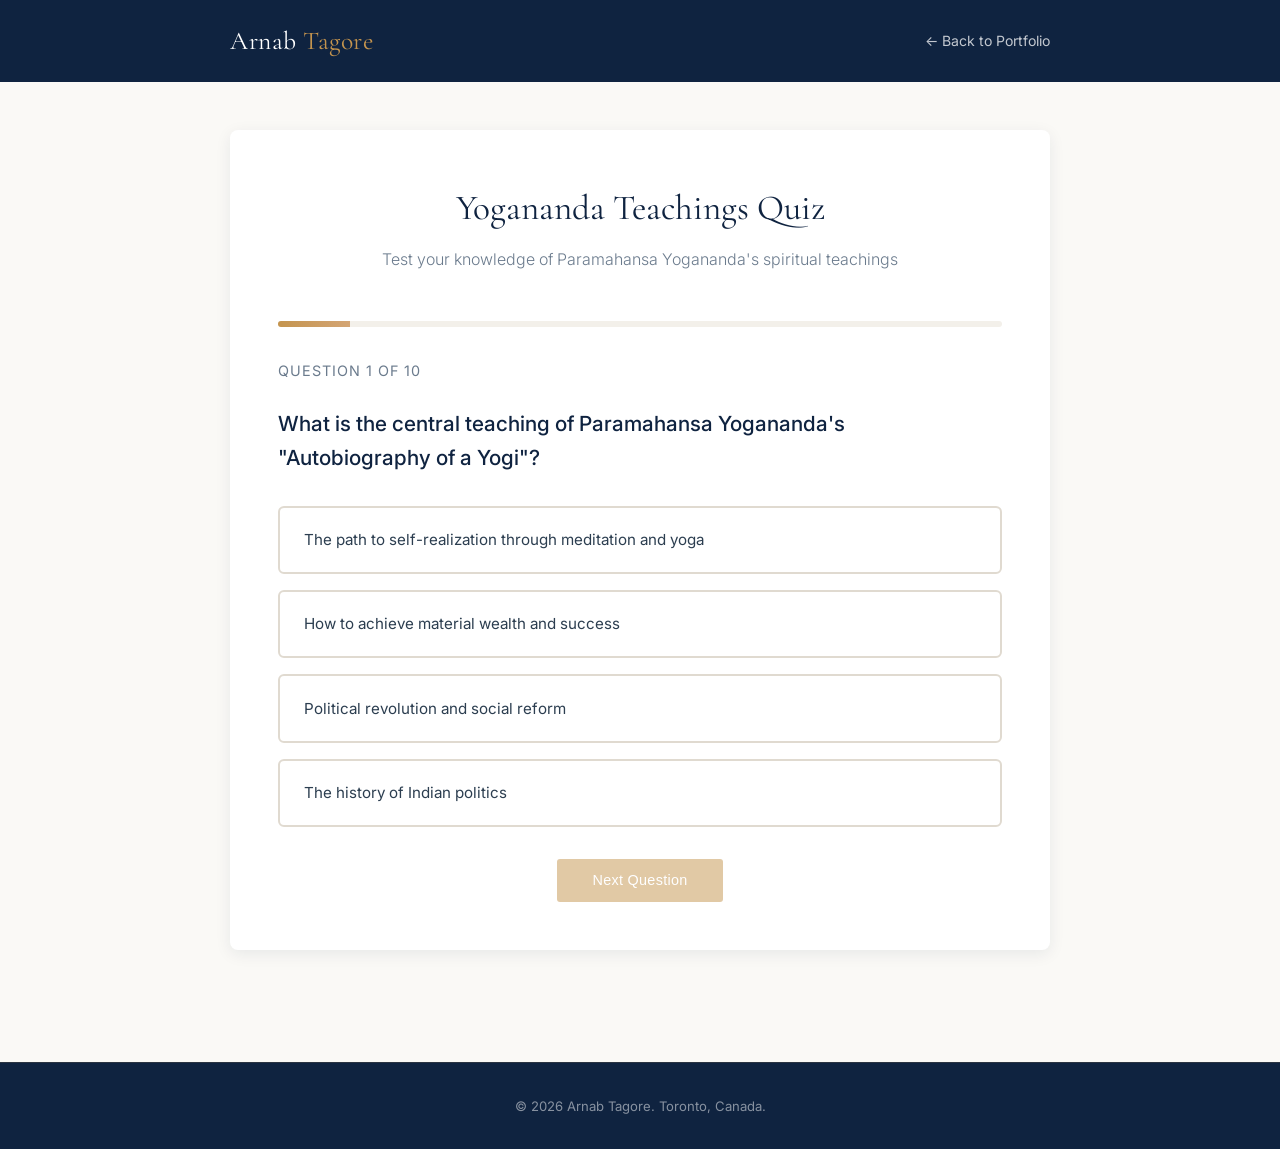
==== yogananda-quiz.html @ 40565350 "Create Yogananda teachings quiz game - Interactive 10-question quiz on Paramahansa Yogananda's teach" ====
<!DOCTYPE html>
<html lang="en">

<head>
    <meta charset="UTF-8">
    <meta name="viewport" content="width=device-width, initial-scale=1.0">
    <title>Yogananda Teachings Quiz</title>
    <link rel="preconnect" href="https://fonts.googleapis.com">
    <link
        href="https://fonts.googleapis.com/css2?family=Cormorant+Garamond:wght@300;400;500;600&family=Inter:wght@300;400;500;600&display=swap"
        rel="stylesheet">
    <style>
        * {
            margin: 0;
            padding: 0;
            box-sizing: border-box;
        }

        :root {
            --navy: #0F2340;
            --navy-mid: #1B3A6B;
            --gold: #C4944E;
            --gold-light: #D4A574;
            --sky: #7DB3D1;
            --text: #2C3E50;
            --text-muted: #6B7B8D;
            --warm-white: #FAF9F6;
            --cream: #F3F0EA;
            --border: #E0DAD0;
            --success: #27AE60;
            --error: #E74C3C;
        }

        html {
            scroll-behavior: smooth;
        }

        body {
            font-family: 'Inter', -apple-system, BlinkMacSystemFont, 'Segoe UI', sans-serif;
            line-height: 1.7;
            color: var(--text);
            background: var(--warm-white);
            overflow-x: hidden;
        }

        .container {
            max-width: 900px;
            margin: 0 auto;
            padding: 0 2.5rem;
        }

        header {
            background: var(--navy);
            padding: 1.2rem 0;
            position: sticky;
            top: 0;
            z-index: 100;
        }

        header .container {
            display: flex;
            justify-content: space-between;
            align-items: center;
        }

        .logo {
            font-family: 'Cormorant Garamond', Georgia, serif;
            font-size: 1.6rem;
            font-weight: 400;
            color: #fff;
            letter-spacing: 0.5px;
        }

        .logo span {
            color: var(--gold);
        }

        .back-link {
            color: rgba(255, 255, 255, 0.75);
            text-decoration: none;
            font-size: 0.88rem;
            font-weight: 400;
            transition: color 0.3s;
        }

        .back-link:hover {
            color: var(--gold-light);
        }

        main {
            padding: 3rem 0;
            min-height: calc(100vh - 200px);
        }

        .quiz-container {
            background: #fff;
            border-radius: 8px;
            padding: 3rem;
            box-shadow: 0 4px 16px rgba(15, 35, 64, 0.08);
        }

        .quiz-header {
            text-align: center;
            margin-bottom: 3rem;
        }

        .quiz-title {
            font-family: 'Cormorant Garamond', Georgia, serif;
            font-size: 2.2rem;
            color: var(--navy);
            margin-bottom: 0.5rem;
            font-weight: 400;
        }

        .quiz-subtitle {
            color: var(--text-muted);
            font-size: 1rem;
            font-weight: 300;
        }

        .progress-bar {
            background: var(--cream);
            height: 6px;
            border-radius: 3px;
            margin: 2rem 0;
            overflow: hidden;
        }

        .progress-fill {
            height: 100%;
            background: linear-gradient(90deg, var(--gold), var(--gold-light));
            width: 0%;
            transition: width 0.3s ease;
        }

        .question-number {
            color: var(--text-muted);
            font-size: 0.9rem;
            margin-bottom: 1.5rem;
            text-transform: uppercase;
            letter-spacing: 1px;
        }

        .question-text {
            font-size: 1.3rem;
            color: var(--navy);
            margin-bottom: 2rem;
            font-weight: 500;
            line-height: 1.6;
        }

        .options {
            display: flex;
            flex-direction: column;
            gap: 1rem;
            margin-bottom: 2rem;
        }

        .option {
            padding: 1.2rem 1.5rem;
            border: 2px solid var(--border);
            border-radius: 6px;
            cursor: pointer;
            transition: all 0.3s;
            background: #fff;
            text-align: left;
            font-size: 0.95rem;
            color: var(--text);
        }

        .option:hover:not(.disabled) {
            border-color: var(--gold);
            background: rgba(196, 148, 78, 0.04);
        }

        .option.selected {
            border-color: var(--gold);
            background: rgba(196, 148, 78, 0.1);
            color: var(--navy);
            font-weight: 500;
        }

        .option.correct {
            border-color: var(--success);
            background: rgba(39, 174, 96, 0.1);
        }

        .option.incorrect {
            border-color: var(--error);
            background: rgba(231, 76, 60, 0.1);
        }

        .option.disabled {
            cursor: not-allowed;
            opacity: 0.7;
        }

        .option-feedback {
            display: none;
            font-size: 0.85rem;
            margin-top: 0.5rem;
            font-weight: 500;
        }

        .option.correct .option-feedback,
        .option.incorrect .option-feedback {
            display: block;
        }

        .option.correct .option-feedback {
            color: var(--success);
        }

        .option.incorrect .option-feedback {
            color: var(--error);
        }

        .explanation {
            background: var(--cream);
            padding: 1.5rem;
            border-radius: 6px;
            margin: 2rem 0;
            border-left: 4px solid var(--gold);
            display: none;
            color: var(--text-muted);
            line-height: 1.7;
        }

        .explanation.show {
            display: block;
        }

        .explanation strong {
            color: var(--navy);
        }

        .button-group {
            display: flex;
            gap: 1rem;
            justify-content: center;
            flex-wrap: wrap;
            margin-top: 2rem;
        }

        .btn {
            padding: 0.85rem 2.2rem;
            border: none;
            border-radius: 3px;
            font-size: 0.9rem;
            font-weight: 500;
            cursor: pointer;
            transition: all 0.3s;
            text-decoration: none;
            display: inline-block;
            letter-spacing: 0.3px;
        }

        .btn-primary {
            background: var(--gold);
            color: #fff;
        }

        .btn-primary:hover:not(:disabled) {
            background: #B8873F;
            transform: translateY(-1px);
            box-shadow: 0 6px 20px rgba(196, 148, 78, 0.3);
        }

        .btn-primary:disabled {
            opacity: 0.5;
            cursor: not-allowed;
        }

        .btn-secondary {
            background: transparent;
            color: var(--navy);
            border: 2px solid var(--border);
        }

        .btn-secondary:hover {
            border-color: var(--gold);
            color: var(--gold);
        }

        .results-screen {
            text-align: center;
            display: none;
        }

        .results-screen.show {
            display: block;
        }

        .results-screen.quiz-screen {
            display: none;
        }

        .score-circle {
            width: 200px;
            height: 200px;
            border-radius: 50%;
            background: linear-gradient(135deg, var(--gold), var(--gold-light));
            margin: 0 auto 2rem;
            display: flex;
            flex-direction: column;
            align-items: center;
            justify-content: center;
            color: #fff;
        }

        .score-number {
            font-family: 'Cormorant Garamond', Georgia, serif;
            font-size: 3.5rem;
            font-weight: 400;
            line-height: 1;
        }

        .score-label {
            font-size: 0.85rem;
            margin-top: 0.5rem;
            text-transform: uppercase;
            letter-spacing: 1px;
        }

        .results-title {
            font-family: 'Cormorant Garamond', Georgia, serif;
            font-size: 2rem;
            color: var(--navy);
            margin-bottom: 1rem;
            font-weight: 400;
        }

        .results-message {
            color: var(--text-muted);
            font-size: 1.05rem;
            margin-bottom: 2rem;
            max-width: 600px;
            margin-left: auto;
            margin-right: auto;
        }

        .results-details {
            background: var(--cream);
            padding: 2rem;
            border-radius: 6px;
            margin: 2rem 0;
            display: grid;
            grid-template-columns: 1fr 1fr;
            gap: 2rem;
            text-align: left;
        }

        .results-stat {
            text-align: center;
        }

        .results-stat-number {
            font-family: 'Cormorant Garamond', Georgia, serif;
            font-size: 1.8rem;
            color: var(--gold);
            font-weight: 400;
        }

        .results-stat-label {
            color: var(--text-muted);
            font-size: 0.85rem;
            text-transform: uppercase;
            letter-spacing: 0.5px;
            margin-top: 0.5rem;
        }

        .hidden {
            display: none;
        }

        footer {
            background: var(--navy);
            color: rgba(255, 255, 255, 0.5);
            text-align: center;
            padding: 2rem;
            font-size: 0.82rem;
            border-top: 1px solid rgba(196, 148, 78, 0.15);
            margin-top: 4rem;
        }

        @media (max-width: 640px) {
            .container {
                padding: 0 1.5rem;
            }

            .quiz-container {
                padding: 1.5rem;
            }

            .quiz-title {
                font-size: 1.6rem;
            }

            .question-text {
                font-size: 1.1rem;
            }

            .results-details {
                grid-template-columns: 1fr;
            }

            .button-group {
                flex-direction: column;
            }

            .btn {
                width: 100%;
            }
        }
    </style>
</head>

<body>

    <header>
        <div class="container" style="display:flex;justify-content:space-between;align-items:center;">
            <div class="logo">Arnab <span>Tagore</span></div>
            <a href="index.html" class="back-link">← Back to Portfolio</a>
        </div>
    </header>

    <main>
        <div class="container">
            <!-- Quiz Screen -->
            <div class="quiz-screen" id="quizScreen">
                <div class="quiz-container">
                    <div class="quiz-header">
                        <h1 class="quiz-title">Yogananda Teachings Quiz</h1>
                        <p class="quiz-subtitle">Test your knowledge of Paramahansa Yogananda's spiritual teachings</p>
                    </div>

                    <div class="progress-bar">
                        <div class="progress-fill" id="progressFill"></div>
                    </div>

                    <div id="questionNumber" class="question-number"></div>
                    <h2 class="question-text" id="questionText"></h2>

                    <div class="options" id="optionsContainer"></div>

                    <div class="explanation" id="explanation"></div>

                    <div class="button-group">
                        <button class="btn btn-primary" id="nextBtn" disabled>Next Question</button>
                    </div>
                </div>
            </div>

            <!-- Results Screen -->
            <div class="results-screen" id="resultsScreen">
                <div class="quiz-container">
                    <div class="score-circle">
                        <div class="score-number" id="finalScore"></div>
                        <div class="score-label">out of <span id="totalQuestions"></span></div>
                    </div>

                    <h1 class="results-title" id="resultsTitle"></h1>
                    <p class="results-message" id="resultsMessage"></p>

                    <div class="results-details">
                        <div class="results-stat">
                            <div class="results-stat-number" id="percentageScore"></div>
                            <div class="results-stat-label">Accuracy</div>
                        </div>
                        <div class="results-stat">
                            <div class="results-stat-number" id="correctCount"></div>
                            <div class="results-stat-label">Questions Correct</div>
                        </div>
                    </div>

                    <div class="button-group">
                        <button class="btn btn-primary" onclick="location.reload()">Retake Quiz</button>
                        <a href="index.html" class="btn btn-secondary">Return to Portfolio</a>
                    </div>
                </div>
            </div>
        </div>
    </main>

    <footer>
        <p>&copy; 2026 Arnab Tagore. Toronto, Canada.</p>
    </footer>

    <script>
        const quizData = [
            {
                question: "What is the central teaching of Paramahansa Yogananda's \"Autobiography of a Yogi\"?",
                options: [
                    "The path to self-realization through meditation and yoga",
                    "How to achieve material wealth and success",
                    "Political revolution and social reform",
                    "The history of Indian politics"
                ],
                correct: 0,
                explanation: "Yogananda's \"Autobiography of a Yogi\" is a spiritual classic that teaches self-realization as the ultimate goal of human existence through meditation, yoga, and devotion to God."
            },
            {
                question: "According to Yogananda, what is the primary purpose of Kriya Yoga?",
                options: [
                    "To build physical strength and flexibility",
                    "To accelerate spiritual evolution and unite the soul with God",
                    "To develop intellectual abilities",
                    "To increase earning potential"
                ],
                correct: 1,
                explanation: "Yogananda taught that Kriya Yoga is an ancient meditation technique that accelerates spiritual progress by harmonizing the body, mind, and soul."
            },
            {
                question: "What did Yogananda teach about the nature of God?",
                options: [
                    "God exists only in churches and temples",
                    "God is impersonal and distant",
                    "God is omnipresent, omnipotent, and can be experienced directly through meditation",
                    "God does not exist"
                ],
                correct: 2,
                explanation: "Yogananda taught that God is an infinite, all-pervading consciousness that exists within every being and can be directly experienced through sincere meditation and spiritual practice."
            },
            {
                question: "What is the concept of \"Self-realization\" according to Yogananda?",
                options: [
                    "Becoming famous and successful",
                    "Understanding one's true divine nature and unity with God",
                    "Achieving material possessions",
                    "Reaching a high position in society"
                ],
                correct: 1,
                explanation: "Self-realization is the direct experiential knowledge of one's true identity as the eternal, divine soul—one with God. It transcends ego and worldly attachments."
            },
            {
                question: "Which ancient scripture did Yogananda frequently reference in his teachings?",
                options: [
                    "The Bible only",
                    "The Quran only",
                    "The Bhagavad Gita and other Hindu scriptures",
                    "Only modern philosophy texts"
                ],
                correct: 2,
                explanation: "Yogananda was deeply rooted in Hindu spirituality and frequently taught from the Bhagavad Gita, Yoga Sutras, and Upanishads, showing their universal spiritual truths."
            },
            {
                question: "What does Yogananda teach about the relationship between mind and body?",
                options: [
                    "They are completely separate entities",
                    "The body controls the mind",
                    "The mind controls the body; thoughts shape reality",
                    "They are unrelated to spiritual growth"
                ],
                correct: 2,
                explanation: "Yogananda taught that the mind is the creator of the body's conditions. Through positive thoughts and meditation, one can heal the body and transform one's reality."
            },
            {
                question: "What is the core purpose of meditation in Yogananda's teachings?",
                options: [
                    "To escape reality",
                    "To contact the divine presence within and experience God's love",
                    "To achieve material success",
                    "To develop supernatural powers"
                ],
                correct: 1,
                explanation: "Meditation in Yogananda's system is a direct means of contacting the presence of God within, experiencing divine love, and achieving inner peace and spiritual insight."
            },
            {
                question: "How did Yogananda describe the nature of ego?",
                options: [
                    "Ego is a sign of strength and self-respect",
                    "Ego is an illusion that separates us from God and causes suffering",
                    "Ego is essential for survival",
                    "Ego is the same as having healthy self-esteem"
                ],
                correct: 1,
                explanation: "Yogananda taught that the ego or false sense of separate self is the root cause of ignorance and suffering. Transcending ego through meditation leads to unity with God."
            },
            {
                question: "What principle did Yogananda emphasize regarding service and devotion?",
                options: [
                    "Service to others is a burden to avoid",
                    "Only personal spiritual practice matters",
                    "Service to others is service to God; love through action is devotion",
                    "Financial success is the highest form of devotion"
                ],
                correct: 2,
                explanation: "Yogananda taught that selfless service and love in action are pathways to God. Serving others with love is serving the divine in all beings."
            },
            {
                question: "According to Yogananda, what is the relationship between all religions?",
                options: [
                    "Only one religion is true",
                    "All religions are false",
                    "All true religions lead to the same God-realization; they are different paths up the same mountain",
                    "Religions are only for historical purposes"
                ],
                correct: 2,
                explanation: "Yogananda was a bridge between East and West, teaching that all sincere spiritual paths lead to the same ultimate reality—the experience of God's presence and unity with all life."
            }
        ];

        let currentQuestion = 0;
        let score = 0;
        let selectedAnswer = null;
        let answeredQuestions = 0;

        function startQuiz() {
            displayQuestion();
        }

        function displayQuestion() {
            const question = quizData[currentQuestion];
            const quizScreen = document.getElementById('quizScreen');
            const resultsScreen = document.getElementById('resultsScreen');

            quizScreen.classList.remove('hidden');
            resultsScreen.classList.remove('show');

            document.getElementById('questionNumber').textContent = `Question ${currentQuestion + 1} of ${quizData.length}`;
            document.getElementById('questionText').textContent = question.question;

            const progressPercent = ((currentQuestion + 1) / quizData.length) * 100;
            document.getElementById('progressFill').style.width = progressPercent + '%';

            const optionsContainer = document.getElementById('optionsContainer');
            optionsContainer.innerHTML = '';

            question.options.forEach((option, index) => {
                const optionDiv = document.createElement('div');
                optionDiv.className = 'option';
                optionDiv.textContent = option;
                optionDiv.addEventListener('click', () => selectAnswer(index));
                optionsContainer.appendChild(optionDiv);
            });

            document.getElementById('explanation').classList.remove('show');
            document.getElementById('nextBtn').disabled = true;
            selectedAnswer = null;
        }

        function selectAnswer(index) {
            if (selectedAnswer !== null) return;

            selectedAnswer = index;
            const options = document.querySelectorAll('.option');
            const question = quizData[currentQuestion];

            options.forEach((option, i) => {
                option.classList.add('disabled');
                if (i === question.correct) {
                    option.classList.add('correct');
                    option.innerHTML += '<div class="option-feedback">✓ Correct</div>';
                } else if (i === index && index !== question.correct) {
                    option.classList.add('incorrect');
                    option.innerHTML += '<div class="option-feedback">✗ Incorrect</div>';
                }
            });

            if (index === question.correct) {
                score++;
            }
            answeredQuestions++;

            document.getElementById('explanation').textContent = question.explanation;
            document.getElementById('explanation').classList.add('show');
            document.getElementById('nextBtn').disabled = false;
        }

        function nextQuestion() {
            currentQuestion++;
            if (currentQuestion < quizData.length) {
                displayQuestion();
            } else {
                displayResults();
            }
        }

        function displayResults() {
            document.getElementById('quizScreen').classList.add('hidden');
            document.getElementById('resultsScreen').classList.add('show');

            const percentage = Math.round((score / quizData.length) * 100);
            const totalQuestions = quizData.length;

            document.getElementById('finalScore').textContent = score;
            document.getElementById('totalQuestions').textContent = totalQuestions;
            document.getElementById('percentageScore').textContent = percentage + '%';
            document.getElementById('correctCount').textContent = score;

            let title = '';
            let message = '';

            if (percentage === 100) {
                title = 'Perfect Score!';
                message = 'You have mastered the teachings of Yogananda. Your dedication to understanding his wisdom is truly commendable.';
            } else if (percentage >= 80) {
                title = 'Excellent Understanding';
                message = 'You demonstrate a strong grasp of Yogananda\'s core teachings. Continue to deepen your spiritual practice.';
            } else if (percentage >= 60) {
                title = 'Good Progress';
                message = 'You have a solid foundation in Yogananda\'s teachings. Reflect on the areas where you can deepen your knowledge.';
            } else if (percentage >= 40) {
                title = 'Keep Learning';
                message = 'You\'re on your spiritual journey. Explore Yogananda\'s "Autobiography of a Yogi" and his teachings more deeply.';
            } else {
                title = 'Just Beginning';
                message = 'Your spiritual quest is just starting. I encourage you to study Yogananda\'s wisdom with an open heart.';
            }

            document.getElementById('resultsTitle').textContent = title;
            document.getElementById('resultsMessage').textContent = message;
        }

        document.getElementById('nextBtn').addEventListener('click', nextQuestion);

        startQuiz();
    </script>

</body>

</html>
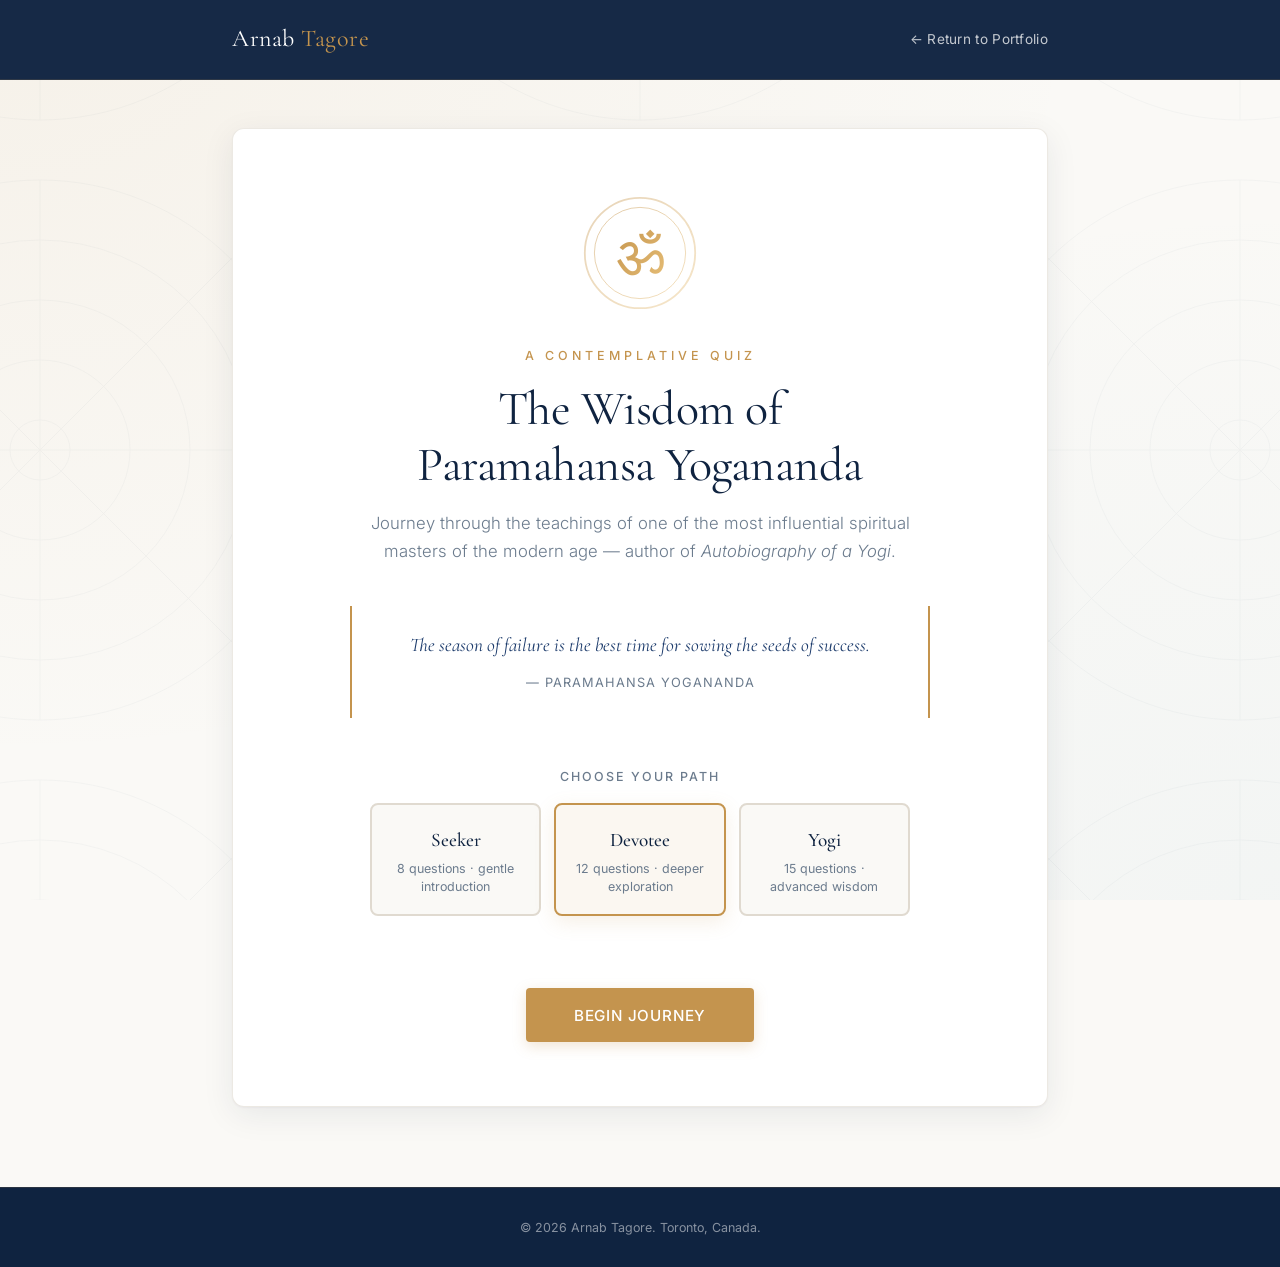
==== commit 6379a899: "Redesign Yogananda quiz with richer experience - Three difficulty paths: Seeker (8q), Devotee (12q)," ====
--- a/yogananda-quiz.html
+++ b/yogananda-quiz.html
@@ -4,10 +4,10 @@
 <head>
     <meta charset="UTF-8">
     <meta name="viewport" content="width=device-width, initial-scale=1.0">
-    <title>Yogananda Teachings Quiz</title>
+    <title>Wisdom of Yogananda — A Contemplative Quiz</title>
     <link rel="preconnect" href="https://fonts.googleapis.com">
     <link
-        href="https://fonts.googleapis.com/css2?family=Cormorant+Garamond:wght@300;400;500;600&family=Inter:wght@300;400;500;600&display=swap"
+        href="https://fonts.googleapis.com/css2?family=Cormorant+Garamond:wght@300;400;500;600;700&family=Inter:wght@300;400;500;600&display=swap"
         rel="stylesheet">
     <style>
         * {
@@ -18,17 +18,21 @@
 
         :root {
             --navy: #0F2340;
+            --navy-deep: #081729;
             --navy-mid: #1B3A6B;
             --gold: #C4944E;
             --gold-light: #D4A574;
+            --gold-bright: #E8C078;
             --sky: #7DB3D1;
             --text: #2C3E50;
             --text-muted: #6B7B8D;
             --warm-white: #FAF9F6;
             --cream: #F3F0EA;
+            --cream-deep: #E8E2D5;
             --border: #E0DAD0;
-            --success: #27AE60;
-            --error: #E74C3C;
+            --success: #5A9367;
+            --error: #B85450;
+            --saffron: #E89A3F;
         }
 
         html {
@@ -41,20 +45,52 @@
             color: var(--text);
             background: var(--warm-white);
             overflow-x: hidden;
-        }
-
-        .container {
-            max-width: 900px;
-            margin: 0 auto;
-            padding: 0 2.5rem;
-        }
-
+            min-height: 100vh;
+        }
+
+        /* Animated background gradient */
+        .bg-canvas {
+            position: fixed;
+            inset: 0;
+            z-index: -2;
+            background:
+                radial-gradient(ellipse at top left, rgba(196, 148, 78, 0.08), transparent 60%),
+                radial-gradient(ellipse at bottom right, rgba(125, 179, 209, 0.06), transparent 55%),
+                var(--warm-white);
+        }
+
+        .bg-mandala {
+            position: fixed;
+            inset: 0;
+            z-index: -1;
+            opacity: 0.04;
+            pointer-events: none;
+            background-image: url("data:image/svg+xml;utf8,<svg xmlns='http://www.w3.org/2000/svg' width='400' height='400' viewBox='0 0 400 400'><g fill='none' stroke='%230F2340' stroke-width='0.5'><circle cx='200' cy='200' r='180'/><circle cx='200' cy='200' r='140'/><circle cx='200' cy='200' r='100'/><circle cx='200' cy='200' r='60'/><circle cx='200' cy='200' r='20'/><g><path d='M200 20 L200 380 M20 200 L380 200 M59 59 L341 341 M341 59 L59 341'/></g></g></svg>");
+            background-size: 600px 600px;
+            background-position: center;
+            animation: rotate 240s linear infinite;
+        }
+
+        @keyframes rotate {
+            from { transform: rotate(0deg); }
+            to { transform: rotate(360deg); }
+        }
+
+        /* Header */
         header {
-            background: var(--navy);
+            background: rgba(15, 35, 64, 0.97);
+            backdrop-filter: blur(8px);
             padding: 1.2rem 0;
             position: sticky;
             top: 0;
             z-index: 100;
+            border-bottom: 1px solid rgba(196, 148, 78, 0.15);
+        }
+
+        .container {
+            max-width: 880px;
+            margin: 0 auto;
+            padding: 0 2rem;
         }
 
         header .container {
@@ -65,7 +101,7 @@
 
         .logo {
             font-family: 'Cormorant Garamond', Georgia, serif;
-            font-size: 1.6rem;
+            font-size: 1.5rem;
             font-weight: 400;
             color: #fff;
             letter-spacing: 0.5px;
@@ -78,9 +114,10 @@
         .back-link {
             color: rgba(255, 255, 255, 0.75);
             text-decoration: none;
-            font-size: 0.88rem;
+            font-size: 0.85rem;
             font-weight: 400;
             transition: color 0.3s;
+            letter-spacing: 0.3px;
         }
 
         .back-link:hover {
@@ -88,193 +125,204 @@
         }
 
         main {
-            padding: 3rem 0;
-            min-height: calc(100vh - 200px);
-        }
-
-        .quiz-container {
+            padding: 3rem 0 5rem;
+            min-height: calc(100vh - 180px);
+        }
+
+        /* Reusable card */
+        .card {
             background: #fff;
+            border-radius: 12px;
+            box-shadow:
+                0 1px 2px rgba(15, 35, 64, 0.04),
+                0 8px 32px rgba(15, 35, 64, 0.08);
+            border: 1px solid rgba(224, 218, 208, 0.6);
+            overflow: hidden;
+        }
+
+        /* ============ WELCOME SCREEN ============ */
+        .screen {
+            animation: fadeInUp 0.6s ease both;
+        }
+
+        @keyframes fadeInUp {
+            from { opacity: 0; transform: translateY(16px); }
+            to { opacity: 1; transform: translateY(0); }
+        }
+
+        .hidden { display: none !important; }
+
+        .welcome {
+            text-align: center;
+            padding: 4rem 3rem;
+        }
+
+        .om-symbol {
+            width: 120px;
+            height: 120px;
+            margin: 0 auto 2rem;
+            display: flex;
+            align-items: center;
+            justify-content: center;
+            position: relative;
+        }
+
+        .om-symbol svg {
+            width: 100%;
+            height: 100%;
+            animation: gentle-pulse 4s ease-in-out infinite;
+        }
+
+        @keyframes gentle-pulse {
+            0%, 100% { opacity: 0.85; transform: scale(1); }
+            50% { opacity: 1; transform: scale(1.04); }
+        }
+
+        .welcome-eyebrow {
+            font-size: 0.78rem;
+            text-transform: uppercase;
+            letter-spacing: 4px;
+            color: var(--gold);
+            margin-bottom: 1rem;
+            font-weight: 500;
+        }
+
+        .welcome-title {
+            font-family: 'Cormorant Garamond', Georgia, serif;
+            font-size: 3rem;
+            color: var(--navy);
+            line-height: 1.15;
+            font-weight: 400;
+            margin-bottom: 1rem;
+            letter-spacing: -0.5px;
+        }
+
+        .welcome-subtitle {
+            color: var(--text-muted);
+            font-size: 1.05rem;
+            font-weight: 300;
+            max-width: 540px;
+            margin: 0 auto 2.5rem;
+        }
+
+        .opening-quote {
+            font-family: 'Cormorant Garamond', Georgia, serif;
+            font-style: italic;
+            font-size: 1.2rem;
+            color: var(--navy-mid);
+            max-width: 580px;
+            margin: 0 auto 3rem;
+            padding: 1.5rem 2rem;
+            border-left: 2px solid var(--gold);
+            border-right: 2px solid var(--gold);
+            line-height: 1.6;
+        }
+
+        .opening-quote-attribution {
+            display: block;
+            margin-top: 0.8rem;
+            font-style: normal;
+            font-size: 0.8rem;
+            font-family: 'Inter', sans-serif;
+            color: var(--text-muted);
+            letter-spacing: 1px;
+            text-transform: uppercase;
+        }
+
+        .selector-section {
+            margin: 2.5rem 0;
+            text-align: left;
+        }
+
+        .selector-label {
+            font-size: 0.78rem;
+            text-transform: uppercase;
+            letter-spacing: 2px;
+            color: var(--text-muted);
+            margin-bottom: 1rem;
+            font-weight: 500;
+            text-align: center;
+        }
+
+        .difficulty-grid {
+            display: grid;
+            grid-template-columns: repeat(3, 1fr);
+            gap: 0.8rem;
+            max-width: 540px;
+            margin: 0 auto;
+        }
+
+        .difficulty-option {
+            padding: 1.2rem 1rem;
+            border: 2px solid var(--border);
             border-radius: 8px;
-            padding: 3rem;
-            box-shadow: 0 4px 16px rgba(15, 35, 64, 0.08);
-        }
-
-        .quiz-header {
+            cursor: pointer;
+            transition: all 0.25s;
+            background: var(--warm-white);
             text-align: center;
-            margin-bottom: 3rem;
-        }
-
-        .quiz-title {
+        }
+
+        .difficulty-option:hover {
+            border-color: var(--gold-light);
+            transform: translateY(-2px);
+        }
+
+        .difficulty-option.active {
+            border-color: var(--gold);
+            background: rgba(196, 148, 78, 0.08);
+            box-shadow: 0 6px 20px rgba(196, 148, 78, 0.15);
+        }
+
+        .difficulty-name {
             font-family: 'Cormorant Garamond', Georgia, serif;
-            font-size: 2.2rem;
+            font-size: 1.2rem;
+            font-weight: 500;
             color: var(--navy);
-            margin-bottom: 0.5rem;
-            font-weight: 400;
-        }
-
-        .quiz-subtitle {
+            margin-bottom: 0.2rem;
+        }
+
+        .difficulty-desc {
+            font-size: 0.78rem;
             color: var(--text-muted);
-            font-size: 1rem;
-            font-weight: 300;
-        }
-
-        .progress-bar {
-            background: var(--cream);
-            height: 6px;
-            border-radius: 3px;
-            margin: 2rem 0;
-            overflow: hidden;
-        }
-
-        .progress-fill {
-            height: 100%;
-            background: linear-gradient(90deg, var(--gold), var(--gold-light));
-            width: 0%;
-            transition: width 0.3s ease;
-        }
-
-        .question-number {
-            color: var(--text-muted);
-            font-size: 0.9rem;
-            margin-bottom: 1.5rem;
-            text-transform: uppercase;
-            letter-spacing: 1px;
-        }
-
-        .question-text {
-            font-size: 1.3rem;
-            color: var(--navy);
-            margin-bottom: 2rem;
-            font-weight: 500;
-            line-height: 1.6;
-        }
-
-        .options {
-            display: flex;
-            flex-direction: column;
-            gap: 1rem;
-            margin-bottom: 2rem;
-        }
-
-        .option {
-            padding: 1.2rem 1.5rem;
-            border: 2px solid var(--border);
-            border-radius: 6px;
-            cursor: pointer;
-            transition: all 0.3s;
-            background: #fff;
-            text-align: left;
-            font-size: 0.95rem;
-            color: var(--text);
-        }
-
-        .option:hover:not(.disabled) {
-            border-color: var(--gold);
-            background: rgba(196, 148, 78, 0.04);
-        }
-
-        .option.selected {
-            border-color: var(--gold);
-            background: rgba(196, 148, 78, 0.1);
-            color: var(--navy);
-            font-weight: 500;
-        }
-
-        .option.correct {
-            border-color: var(--success);
-            background: rgba(39, 174, 96, 0.1);
-        }
-
-        .option.incorrect {
-            border-color: var(--error);
-            background: rgba(231, 76, 60, 0.1);
-        }
-
-        .option.disabled {
-            cursor: not-allowed;
-            opacity: 0.7;
-        }
-
-        .option-feedback {
-            display: none;
-            font-size: 0.85rem;
-            margin-top: 0.5rem;
-            font-weight: 500;
-        }
-
-        .option.correct .option-feedback,
-        .option.incorrect .option-feedback {
-            display: block;
-        }
-
-        .option.correct .option-feedback {
-            color: var(--success);
-        }
-
-        .option.incorrect .option-feedback {
-            color: var(--error);
-        }
-
-        .explanation {
-            background: var(--cream);
-            padding: 1.5rem;
-            border-radius: 6px;
-            margin: 2rem 0;
-            border-left: 4px solid var(--gold);
-            display: none;
-            color: var(--text-muted);
-            line-height: 1.7;
-        }
-
-        .explanation.show {
-            display: block;
-        }
-
-        .explanation strong {
-            color: var(--navy);
-        }
-
-        .button-group {
-            display: flex;
-            gap: 1rem;
-            justify-content: center;
-            flex-wrap: wrap;
-            margin-top: 2rem;
+            line-height: 1.4;
         }
 
         .btn {
-            padding: 0.85rem 2.2rem;
+            padding: 1rem 2.4rem;
             border: none;
-            border-radius: 3px;
+            border-radius: 4px;
             font-size: 0.9rem;
             font-weight: 500;
             cursor: pointer;
             transition: all 0.3s;
             text-decoration: none;
             display: inline-block;
-            letter-spacing: 0.3px;
+            letter-spacing: 0.8px;
+            text-transform: uppercase;
+            font-family: 'Inter', sans-serif;
         }
 
         .btn-primary {
             background: var(--gold);
             color: #fff;
+            box-shadow: 0 4px 14px rgba(196, 148, 78, 0.25);
         }
 
         .btn-primary:hover:not(:disabled) {
-            background: #B8873F;
-            transform: translateY(-1px);
-            box-shadow: 0 6px 20px rgba(196, 148, 78, 0.3);
+            background: var(--gold-light);
+            transform: translateY(-2px);
+            box-shadow: 0 8px 24px rgba(196, 148, 78, 0.35);
         }
 
         .btn-primary:disabled {
-            opacity: 0.5;
+            opacity: 0.4;
             cursor: not-allowed;
         }
 
         .btn-secondary {
             background: transparent;
             color: var(--navy);
-            border: 2px solid var(--border);
+            border: 1.5px solid var(--border);
         }
 
         .btn-secondary:hover {
@@ -282,203 +330,621 @@
             color: var(--gold);
         }
 
-        .results-screen {
-            text-align: center;
-            display: none;
-        }
-
-        .results-screen.show {
-            display: block;
-        }
-
-        .results-screen.quiz-screen {
-            display: none;
-        }
-
-        .score-circle {
-            width: 200px;
-            height: 200px;
-            border-radius: 50%;
-            background: linear-gradient(135deg, var(--gold), var(--gold-light));
-            margin: 0 auto 2rem;
+        .btn-large {
+            padding: 1.1rem 3rem;
+            font-size: 0.95rem;
+            margin-top: 2rem;
+        }
+
+        /* ============ QUIZ SCREEN ============ */
+        .quiz-stats {
+            display: flex;
+            justify-content: space-between;
+            align-items: center;
+            padding: 1.2rem 2rem;
+            background: var(--navy);
+            color: #fff;
+            border-radius: 12px 12px 0 0;
+        }
+
+        .stat-block {
+            display: flex;
+            align-items: center;
+            gap: 0.6rem;
+        }
+
+        .stat-icon {
+            width: 22px;
+            height: 22px;
+            opacity: 0.85;
+        }
+
+        .stat-info {
+            line-height: 1.2;
+        }
+
+        .stat-label-small {
+            font-size: 0.65rem;
+            text-transform: uppercase;
+            letter-spacing: 1.2px;
+            color: rgba(255, 255, 255, 0.55);
+        }
+
+        .stat-value {
+            font-family: 'Cormorant Garamond', Georgia, serif;
+            font-size: 1.4rem;
+            color: var(--gold-light);
+            font-weight: 500;
+        }
+
+        .streak-flame {
+            display: inline-block;
+            transition: transform 0.3s;
+        }
+
+        .streak-flame.active {
+            animation: flame-pulse 1.2s ease-in-out infinite;
+        }
+
+        @keyframes flame-pulse {
+            0%, 100% { transform: scale(1) rotate(-2deg); filter: drop-shadow(0 0 4px rgba(232, 154, 63, 0.4)); }
+            50% { transform: scale(1.15) rotate(2deg); filter: drop-shadow(0 0 12px rgba(232, 154, 63, 0.7)); }
+        }
+
+        .progress-bar {
+            background: rgba(255, 255, 255, 0.08);
+            height: 4px;
+            overflow: hidden;
+        }
+
+        .progress-fill {
+            height: 100%;
+            background: linear-gradient(90deg, var(--gold), var(--gold-bright));
+            width: 0%;
+            transition: width 0.5s cubic-bezier(0.4, 0, 0.2, 1);
+        }
+
+        .quiz-body {
+            padding: 2.5rem 3rem 2rem;
+        }
+
+        .question-meta {
+            display: flex;
+            justify-content: space-between;
+            align-items: center;
+            margin-bottom: 1.5rem;
+        }
+
+        .question-number {
+            color: var(--text-muted);
+            font-size: 0.75rem;
+            text-transform: uppercase;
+            letter-spacing: 2px;
+            font-weight: 500;
+        }
+
+        .category-badge {
+            font-size: 0.7rem;
+            text-transform: uppercase;
+            letter-spacing: 1.5px;
+            color: var(--gold);
+            font-weight: 500;
+            padding: 0.3rem 0.8rem;
+            background: rgba(196, 148, 78, 0.1);
+            border-radius: 20px;
+            border: 1px solid rgba(196, 148, 78, 0.2);
+        }
+
+        .question-text {
+            font-family: 'Cormorant Garamond', Georgia, serif;
+            font-size: 1.6rem;
+            color: var(--navy);
+            margin-bottom: 2rem;
+            font-weight: 500;
+            line-height: 1.4;
+        }
+
+        .options {
             display: flex;
             flex-direction: column;
+            gap: 0.8rem;
+        }
+
+        .option {
+            padding: 1.1rem 1.4rem;
+            border: 2px solid var(--border);
+            border-radius: 8px;
+            cursor: pointer;
+            transition: all 0.25s;
+            background: #fff;
+            text-align: left;
+            font-size: 0.95rem;
+            color: var(--text);
+            display: flex;
+            align-items: center;
+            gap: 1rem;
+            position: relative;
+        }
+
+        .option-letter {
+            width: 28px;
+            height: 28px;
+            border-radius: 50%;
+            background: var(--cream);
+            color: var(--navy-mid);
+            display: flex;
             align-items: center;
             justify-content: center;
+            font-weight: 600;
+            font-size: 0.8rem;
+            flex-shrink: 0;
+            transition: all 0.25s;
+        }
+
+        .option:hover:not(.disabled) {
+            border-color: var(--gold);
+            background: rgba(196, 148, 78, 0.04);
+            transform: translateX(4px);
+        }
+
+        .option:hover:not(.disabled) .option-letter {
+            background: var(--gold);
             color: #fff;
         }
 
-        .score-number {
+        .option.correct {
+            border-color: var(--success);
+            background: rgba(90, 147, 103, 0.08);
+            animation: correct-flash 0.6s ease;
+        }
+
+        .option.correct .option-letter {
+            background: var(--success);
+            color: #fff;
+        }
+
+        .option.incorrect {
+            border-color: var(--error);
+            background: rgba(184, 84, 80, 0.08);
+            animation: shake 0.5s ease;
+        }
+
+        .option.incorrect .option-letter {
+            background: var(--error);
+            color: #fff;
+        }
+
+        .option.disabled {
+            cursor: not-allowed;
+        }
+
+        .option.dimmed {
+            opacity: 0.45;
+        }
+
+        @keyframes correct-flash {
+            0%, 100% { transform: translateX(0); }
+            50% { transform: translateX(2px) scale(1.01); }
+        }
+
+        @keyframes shake {
+            0%, 100% { transform: translateX(0); }
+            20%, 60% { transform: translateX(-6px); }
+            40%, 80% { transform: translateX(6px); }
+        }
+
+        .option-text {
+            flex: 1;
+        }
+
+        .feedback-banner {
+            margin-top: 1.8rem;
+            padding: 1.5rem 1.8rem;
+            border-radius: 8px;
+            display: none;
+            animation: slideIn 0.4s ease;
+        }
+
+        @keyframes slideIn {
+            from { opacity: 0; transform: translateY(8px); }
+            to { opacity: 1; transform: translateY(0); }
+        }
+
+        .feedback-banner.show { display: block; }
+
+        .feedback-banner.correct {
+            background: rgba(90, 147, 103, 0.08);
+            border-left: 4px solid var(--success);
+        }
+
+        .feedback-banner.incorrect {
+            background: rgba(184, 84, 80, 0.06);
+            border-left: 4px solid var(--error);
+        }
+
+        .feedback-title {
             font-family: 'Cormorant Garamond', Georgia, serif;
-            font-size: 3.5rem;
-            font-weight: 400;
-            line-height: 1;
-        }
-
-        .score-label {
-            font-size: 0.85rem;
-            margin-top: 0.5rem;
+            font-size: 1.3rem;
+            margin-bottom: 0.4rem;
+            font-weight: 500;
+        }
+
+        .feedback-banner.correct .feedback-title { color: var(--success); }
+        .feedback-banner.incorrect .feedback-title { color: var(--error); }
+
+        .feedback-points {
+            font-size: 0.78rem;
+            color: var(--text-muted);
+            margin-bottom: 0.8rem;
             text-transform: uppercase;
             letter-spacing: 1px;
+            font-weight: 500;
+        }
+
+        .feedback-explanation {
+            color: var(--text);
+            font-size: 0.94rem;
+            line-height: 1.7;
+            margin-bottom: 1rem;
+        }
+
+        .feedback-quote {
+            font-family: 'Cormorant Garamond', Georgia, serif;
+            font-style: italic;
+            font-size: 1.05rem;
+            color: var(--navy-mid);
+            padding: 1rem 1.2rem;
+            background: rgba(255, 255, 255, 0.6);
+            border-left: 3px solid var(--gold);
+            border-radius: 0 4px 4px 0;
+            line-height: 1.5;
+        }
+
+        .feedback-quote::before { content: '"'; }
+        .feedback-quote::after { content: '"'; }
+
+        .feedback-attribution {
+            display: block;
+            margin-top: 0.5rem;
+            font-style: normal;
+            font-family: 'Inter', sans-serif;
+            font-size: 0.75rem;
+            color: var(--text-muted);
+            text-transform: uppercase;
+            letter-spacing: 1px;
+        }
+
+        .quiz-actions {
+            display: flex;
+            justify-content: space-between;
+            align-items: center;
+            padding: 1.5rem 3rem 2rem;
+            border-top: 1px solid var(--border);
+            margin-top: 1rem;
+        }
+
+        .points-popup {
+            position: absolute;
+            font-family: 'Cormorant Garamond', Georgia, serif;
+            font-size: 1.6rem;
+            font-weight: 600;
+            color: var(--gold);
+            pointer-events: none;
+            animation: float-up 1.5s ease-out forwards;
+            z-index: 50;
+        }
+
+        @keyframes float-up {
+            0% { opacity: 0; transform: translate(-50%, 0) scale(0.8); }
+            20% { opacity: 1; transform: translate(-50%, -10px) scale(1.1); }
+            100% { opacity: 0; transform: translate(-50%, -60px) scale(1); }
+        }
+
+        /* ============ RESULTS SCREEN ============ */
+        .results {
+            text-align: center;
+            padding: 3.5rem 3rem;
+        }
+
+        .results-rank-symbol {
+            width: 100px;
+            height: 100px;
+            margin: 0 auto 1.5rem;
+            position: relative;
+        }
+
+        .results-rank-symbol svg {
+            width: 100%;
+            height: 100%;
+            animation: scaleIn 0.8s cubic-bezier(0.34, 1.56, 0.64, 1) both;
+        }
+
+        @keyframes scaleIn {
+            from { opacity: 0; transform: scale(0.3) rotate(-20deg); }
+            to { opacity: 1; transform: scale(1) rotate(0deg); }
+        }
+
+        .results-rank {
+            font-size: 0.78rem;
+            text-transform: uppercase;
+            letter-spacing: 4px;
+            color: var(--gold);
+            margin-bottom: 0.6rem;
+            font-weight: 500;
+            animation: fadeInUp 0.6s ease 0.3s both;
         }
 
         .results-title {
+            font-family: 'Cormorant Garamond', Georgia, serif;
+            font-size: 2.6rem;
+            color: var(--navy);
+            margin-bottom: 1rem;
+            font-weight: 400;
+            animation: fadeInUp 0.6s ease 0.5s both;
+        }
+
+        .results-message {
+            color: var(--text-muted);
+            font-size: 1.05rem;
+            margin: 0 auto 2.5rem;
+            max-width: 540px;
+            line-height: 1.7;
+            animation: fadeInUp 0.6s ease 0.7s both;
+        }
+
+        .results-stats {
+            display: grid;
+            grid-template-columns: repeat(4, 1fr);
+            gap: 1rem;
+            margin: 2.5rem 0;
+            animation: fadeInUp 0.6s ease 0.9s both;
+        }
+
+        .results-stat {
+            padding: 1.5rem 1rem;
+            background: var(--cream);
+            border-radius: 8px;
+            border-bottom: 3px solid var(--gold);
+        }
+
+        .results-stat-number {
             font-family: 'Cormorant Garamond', Georgia, serif;
             font-size: 2rem;
             color: var(--navy);
-            margin-bottom: 1rem;
-            font-weight: 400;
-        }
-
-        .results-message {
+            font-weight: 500;
+            line-height: 1;
+        }
+
+        .results-stat-label {
+            font-size: 0.7rem;
+            text-transform: uppercase;
+            letter-spacing: 1.2px;
             color: var(--text-muted);
-            font-size: 1.05rem;
-            margin-bottom: 2rem;
+            margin-top: 0.4rem;
+            font-weight: 500;
+        }
+
+        .results-quote {
+            margin: 2.5rem auto;
             max-width: 600px;
-            margin-left: auto;
-            margin-right: auto;
-        }
-
-        .results-details {
-            background: var(--cream);
             padding: 2rem;
-            border-radius: 6px;
-            margin: 2rem 0;
-            display: grid;
-            grid-template-columns: 1fr 1fr;
-            gap: 2rem;
-            text-align: left;
-        }
-
-        .results-stat {
-            text-align: center;
-        }
-
-        .results-stat-number {
+            background: linear-gradient(135deg, rgba(196, 148, 78, 0.06), rgba(125, 179, 209, 0.04));
+            border-radius: 8px;
             font-family: 'Cormorant Garamond', Georgia, serif;
-            font-size: 1.8rem;
+            font-style: italic;
+            font-size: 1.2rem;
+            color: var(--navy-mid);
+            line-height: 1.6;
+            position: relative;
+            animation: fadeInUp 0.6s ease 1.1s both;
+        }
+
+        .results-quote::before {
+            content: '"';
+            position: absolute;
+            top: -15px;
+            left: 20px;
+            font-size: 5rem;
             color: var(--gold);
-            font-weight: 400;
-        }
-
-        .results-stat-label {
+            opacity: 0.3;
+            line-height: 1;
+        }
+
+        .results-quote-attribution {
+            display: block;
+            margin-top: 1rem;
+            font-style: normal;
+            font-family: 'Inter', sans-serif;
+            font-size: 0.78rem;
             color: var(--text-muted);
-            font-size: 0.85rem;
             text-transform: uppercase;
-            letter-spacing: 0.5px;
-            margin-top: 0.5rem;
-        }
-
-        .hidden {
-            display: none;
+            letter-spacing: 1.5px;
+        }
+
+        .results-actions {
+            display: flex;
+            gap: 1rem;
+            justify-content: center;
+            flex-wrap: wrap;
+            margin-top: 2rem;
+            animation: fadeInUp 0.6s ease 1.3s both;
         }
 
         footer {
             background: var(--navy);
             color: rgba(255, 255, 255, 0.5);
             text-align: center;
-            padding: 2rem;
-            font-size: 0.82rem;
+            padding: 1.8rem;
+            font-size: 0.78rem;
             border-top: 1px solid rgba(196, 148, 78, 0.15);
-            margin-top: 4rem;
-        }
-
-        @media (max-width: 640px) {
-            .container {
-                padding: 0 1.5rem;
-            }
-
-            .quiz-container {
-                padding: 1.5rem;
-            }
-
-            .quiz-title {
-                font-size: 1.6rem;
-            }
-
-            .question-text {
-                font-size: 1.1rem;
-            }
-
-            .results-details {
-                grid-template-columns: 1fr;
-            }
-
-            .button-group {
-                flex-direction: column;
-            }
-
-            .btn {
-                width: 100%;
-            }
+        }
+
+        /* Responsive */
+        @media (max-width: 720px) {
+            .container { padding: 0 1.2rem; }
+            .welcome { padding: 2.5rem 1.5rem; }
+            .welcome-title { font-size: 2.1rem; }
+            .difficulty-grid { grid-template-columns: 1fr; }
+            .quiz-body { padding: 1.8rem 1.5rem 1rem; }
+            .quiz-stats { padding: 1rem 1.2rem; flex-wrap: wrap; gap: 0.8rem; }
+            .question-text { font-size: 1.3rem; }
+            .results { padding: 2.5rem 1.5rem; }
+            .results-title { font-size: 2rem; }
+            .results-stats { grid-template-columns: 1fr 1fr; }
+            .quiz-actions { padding: 1.2rem 1.5rem 1.8rem; flex-direction: column; gap: 0.8rem; }
+            .quiz-actions .btn { width: 100%; }
+            .opening-quote { font-size: 1.05rem; padding: 1.2rem 1.5rem; }
+            .om-symbol { width: 90px; height: 90px; }
         }
     </style>
 </head>
 
 <body>
 
+    <div class="bg-canvas"></div>
+    <div class="bg-mandala"></div>
+
     <header>
-        <div class="container" style="display:flex;justify-content:space-between;align-items:center;">
+        <div class="container">
             <div class="logo">Arnab <span>Tagore</span></div>
-            <a href="index.html" class="back-link">← Back to Portfolio</a>
+            <a href="index.html" class="back-link">← Return to Portfolio</a>
         </div>
     </header>
 
     <main>
         <div class="container">
-            <!-- Quiz Screen -->
-            <div class="quiz-screen" id="quizScreen">
-                <div class="quiz-container">
-                    <div class="quiz-header">
-                        <h1 class="quiz-title">Yogananda Teachings Quiz</h1>
-                        <p class="quiz-subtitle">Test your knowledge of Paramahansa Yogananda's spiritual teachings</p>
-                    </div>
-
-                    <div class="progress-bar">
-                        <div class="progress-fill" id="progressFill"></div>
-                    </div>
-
-                    <div id="questionNumber" class="question-number"></div>
-                    <h2 class="question-text" id="questionText"></h2>
-
-                    <div class="options" id="optionsContainer"></div>
-
-                    <div class="explanation" id="explanation"></div>
-
-                    <div class="button-group">
-                        <button class="btn btn-primary" id="nextBtn" disabled>Next Question</button>
+
+            <!-- ============ WELCOME SCREEN ============ -->
+            <div class="screen card welcome" id="welcomeScreen">
+                <div class="om-symbol">
+                    <svg viewBox="0 0 100 100" xmlns="http://www.w3.org/2000/svg">
+                        <defs>
+                            <linearGradient id="gold-grad" x1="0%" y1="0%" x2="100%" y2="100%">
+                                <stop offset="0%" stop-color="#C4944E"/>
+                                <stop offset="100%" stop-color="#E8C078"/>
+                            </linearGradient>
+                        </defs>
+                        <circle cx="50" cy="50" r="46" fill="none" stroke="url(#gold-grad)" stroke-width="1.5" opacity="0.4"/>
+                        <circle cx="50" cy="50" r="38" fill="none" stroke="url(#gold-grad)" stroke-width="0.8" opacity="0.5"/>
+                        <text x="50" y="68" text-anchor="middle" font-family="Cormorant Garamond, serif" font-size="48" fill="url(#gold-grad)" font-weight="500">ॐ</text>
+                    </svg>
+                </div>
+                <div class="welcome-eyebrow">A Contemplative Quiz</div>
+                <h1 class="welcome-title">The Wisdom of<br>Paramahansa Yogananda</h1>
+                <p class="welcome-subtitle">Journey through the teachings of one of the most influential spiritual masters of the modern age — author of <em>Autobiography of a Yogi</em>.</p>
+
+                <div class="opening-quote">
+                    The season of failure is the best time for sowing the seeds of success.
+                    <span class="opening-quote-attribution">— Paramahansa Yogananda</span>
+                </div>
+
+                <div class="selector-section">
+                    <div class="selector-label">Choose your path</div>
+                    <div class="difficulty-grid">
+                        <div class="difficulty-option" data-difficulty="seeker">
+                            <div class="difficulty-name">Seeker</div>
+                            <div class="difficulty-desc">8 questions · gentle introduction</div>
+                        </div>
+                        <div class="difficulty-option active" data-difficulty="devotee">
+                            <div class="difficulty-name">Devotee</div>
+                            <div class="difficulty-desc">12 questions · deeper exploration</div>
+                        </div>
+                        <div class="difficulty-option" data-difficulty="yogi">
+                            <div class="difficulty-name">Yogi</div>
+                            <div class="difficulty-desc">15 questions · advanced wisdom</div>
+                        </div>
                     </div>
                 </div>
+
+                <button class="btn btn-primary btn-large" id="startBtn">Begin Journey</button>
             </div>
 
-            <!-- Results Screen -->
-            <div class="results-screen" id="resultsScreen">
-                <div class="quiz-container">
-                    <div class="score-circle">
-                        <div class="score-number" id="finalScore"></div>
-                        <div class="score-label">out of <span id="totalQuestions"></span></div>
-                    </div>
-
-                    <h1 class="results-title" id="resultsTitle"></h1>
-                    <p class="results-message" id="resultsMessage"></p>
-
-                    <div class="results-details">
-                        <div class="results-stat">
-                            <div class="results-stat-number" id="percentageScore"></div>
-                            <div class="results-stat-label">Accuracy</div>
-                        </div>
-                        <div class="results-stat">
-                            <div class="results-stat-number" id="correctCount"></div>
-                            <div class="results-stat-label">Questions Correct</div>
+            <!-- ============ QUIZ SCREEN ============ -->
+            <div class="screen card hidden" id="quizScreen">
+                <div class="quiz-stats">
+                    <div class="stat-block">
+                        <svg class="stat-icon" viewBox="0 0 24 24" fill="none" stroke="currentColor" stroke-width="1.8" stroke-linecap="round" stroke-linejoin="round">
+                            <path d="M12 2L15.09 8.26L22 9.27L17 14.14L18.18 21.02L12 17.77L5.82 21.02L7 14.14L2 9.27L8.91 8.26L12 2Z"/>
+                        </svg>
+                        <div class="stat-info">
+                            <div class="stat-label-small">Score</div>
+                            <div class="stat-value" id="scoreDisplay">0</div>
                         </div>
                     </div>
-
-                    <div class="button-group">
-                        <button class="btn btn-primary" onclick="location.reload()">Retake Quiz</button>
-                        <a href="index.html" class="btn btn-secondary">Return to Portfolio</a>
+                    <div class="stat-block">
+                        <span class="streak-flame" id="streakFlame" style="font-size: 1.4rem;">🔥</span>
+                        <div class="stat-info">
+                            <div class="stat-label-small">Streak</div>
+                            <div class="stat-value" id="streakDisplay">0</div>
+                        </div>
+                    </div>
+                    <div class="stat-block">
+                        <svg class="stat-icon" viewBox="0 0 24 24" fill="none" stroke="currentColor" stroke-width="1.8" stroke-linecap="round" stroke-linejoin="round">
+                            <circle cx="12" cy="12" r="10"/>
+                            <polyline points="12 6 12 12 16 14"/>
+                        </svg>
+                        <div class="stat-info">
+                            <div class="stat-label-small">Progress</div>
+                            <div class="stat-value" id="progressDisplay">1 / 12</div>
+                        </div>
                     </div>
                 </div>
+
+                <div class="progress-bar"><div class="progress-fill" id="progressFill"></div></div>
+
+                <div class="quiz-body">
+                    <div class="question-meta">
+                        <span class="question-number" id="questionNumber">Question 1</span>
+                        <span class="category-badge" id="categoryBadge">Life & Path</span>
+                    </div>
+                    <h2 class="question-text" id="questionText"></h2>
+                    <div class="options" id="optionsContainer"></div>
+                    <div class="feedback-banner" id="feedbackBanner"></div>
+                </div>
+
+                <div class="quiz-actions">
+                    <button class="btn btn-secondary" id="quitBtn">End Journey</button>
+                    <button class="btn btn-primary" id="nextBtn" disabled>Next Question →</button>
+                </div>
             </div>
+
+            <!-- ============ RESULTS SCREEN ============ -->
+            <div class="screen card hidden results" id="resultsScreen">
+                <div class="results-rank-symbol" id="rankSymbol"></div>
+                <div class="results-rank" id="rankLabel">Rank Title</div>
+                <h1 class="results-title" id="resultsTitle">Title</h1>
+                <p class="results-message" id="resultsMessage">Message</p>
+
+                <div class="results-stats">
+                    <div class="results-stat">
+                        <div class="results-stat-number" id="finalScore">0</div>
+                        <div class="results-stat-label">Total Points</div>
+                    </div>
+                    <div class="results-stat">
+                        <div class="results-stat-number" id="finalAccuracy">0%</div>
+                        <div class="results-stat-label">Accuracy</div>
+                    </div>
+                    <div class="results-stat">
+                        <div class="results-stat-number" id="finalCorrect">0</div>
+                        <div class="results-stat-label">Correct</div>
+                    </div>
+                    <div class="results-stat">
+                        <div class="results-stat-number" id="finalStreak">0</div>
+                        <div class="results-stat-label">Best Streak</div>
+                    </div>
+                </div>
+
+                <div class="results-quote" id="resultsQuote">
+                    <span id="resultsQuoteText"></span>
+                    <span class="results-quote-attribution">— Paramahansa Yogananda</span>
+                </div>
+
+                <div class="results-actions">
+                    <button class="btn btn-primary" id="retakeBtn">Begin New Journey</button>
+                    <a href="index.html" class="btn btn-secondary">Return to Portfolio</a>
+                </div>
+            </div>
+
         </div>
     </main>
 
@@ -487,234 +953,522 @@
     </footer>
 
     <script>
-        const quizData = [
-            {
-                question: "What is the central teaching of Paramahansa Yogananda's \"Autobiography of a Yogi\"?",
+        // ============ QUESTION BANK ============
+        const QUESTIONS = [
+            // LIFE & PATH
+            {
+                category: "Life & Path",
+                question: "In what year did Paramahansa Yogananda first arrive in the United States?",
+                options: ["1893", "1920", "1935", "1946"],
+                correct: 1,
+                explanation: "Yogananda arrived in Boston in 1920 to address the International Congress of Religious Liberals, becoming one of the first Indian masters to live and teach extensively in the West.",
+                quote: "I came to America to share India's spiritual treasure of self-realization with the West.",
+                difficulty: ["devotee", "yogi"]
+            },
+            {
+                category: "Life & Path",
+                question: "Which book by Yogananda became one of the most influential spiritual works of the 20th century?",
+                options: ["The Holy Science", "Whispers from Eternity", "Autobiography of a Yogi", "Man's Eternal Quest"],
+                correct: 2,
+                explanation: "Published in 1946, 'Autobiography of a Yogi' has been translated into over 50 languages and was reportedly the only book Steve Jobs kept on his iPad — read each year as part of his personal practice.",
+                quote: "An ideal book for stilling the mind and lifting the spirit beyond the world's confusions.",
+                difficulty: ["seeker", "devotee", "yogi"]
+            },
+            {
+                category: "Life & Path",
+                question: "Who was Yogananda's revered guru, whose lineage he carried to the West?",
+                options: ["Lahiri Mahasaya", "Sri Yukteswar Giri", "Mahavatar Babaji", "Ramakrishna Paramahansa"],
+                correct: 1,
+                explanation: "Sri Yukteswar Giri was Yogananda's direct guru. The lineage extended back through Lahiri Mahasaya to the legendary deathless master Mahavatar Babaji, who reportedly directed Yogananda's mission to the West.",
+                quote: "My guru taught me to seek truth — not through belief, but through inner experience.",
+                difficulty: ["devotee", "yogi"]
+            },
+            {
+                category: "Life & Path",
+                question: "What organization did Yogananda found in 1920 to disseminate his teachings?",
+                options: ["Vedanta Society", "Self-Realization Fellowship", "Theosophical Society", "Ramakrishna Mission"],
+                correct: 1,
+                explanation: "Self-Realization Fellowship (SRF), with its sister organization Yogoda Satsanga Society in India, continues to publish his writings and teach his Kriya Yoga lessons worldwide today.",
+                quote: "I have founded this work to give to the world a definite technique to commune directly with God.",
+                difficulty: ["seeker", "devotee", "yogi"]
+            },
+            {
+                category: "Life & Path",
+                question: "What was Yogananda's birth name before he took monastic vows?",
+                options: ["Mukunda Lal Ghosh", "Gopal Chandra Mukherjee", "Swami Premananda", "Yogendra Nath"],
+                correct: 0,
+                explanation: "Born in Gorakhpur, India in 1893 as Mukunda Lal Ghosh, he received the monastic name 'Yogananda' (bliss through divine union) when initiated into the swami order by Sri Yukteswar.",
+                difficulty: ["yogi"]
+            },
+
+            // KRIYA YOGA & MEDITATION
+            {
+                category: "Kriya Yoga",
+                question: "What is the central meditation technique that Yogananda taught?",
+                options: ["Vipassana", "Kriya Yoga", "Transcendental Meditation", "Zazen"],
+                correct: 1,
+                explanation: "Kriya Yoga is an ancient pranayama-based technique that Yogananda described as a 'scientific' method to accelerate spiritual evolution by harmonizing breath, mind, and life-force.",
+                quote: "Kriya Yoga is the real 'fire ceremony' often extolled in the Bhagavad Gita.",
+                difficulty: ["seeker", "devotee", "yogi"]
+            },
+            {
+                category: "Kriya Yoga",
+                question: "According to Yogananda, what does Kriya Yoga primarily work with?",
+                options: ["Physical postures only", "Life force (prana) and breath", "Chanting alone", "Visualization only"],
+                correct: 1,
+                explanation: "Kriya works directly with prana (life-force) and the breath to magnetize the spine and quiet the heart, enabling the meditator to perceive the divine current within.",
+                difficulty: ["devotee", "yogi"]
+            },
+            {
+                category: "Kriya Yoga",
+                question: "Yogananda taught that one Kriya was equivalent to how much natural spiritual evolution?",
+                options: ["One day", "One month", "One year of normal evolution", "Ten years"],
+                correct: 2,
+                explanation: "Yogananda famously taught (echoing his guru lineage) that 'one Kriya' equals one solar year of natural spiritual evolution — emphasizing the technique's accelerating effect.",
+                quote: "A half minute of Kriya equals one year of natural spiritual unfoldment.",
+                difficulty: ["yogi"]
+            },
+            {
+                category: "Kriya Yoga",
+                question: "Where in the body did Yogananda emphasize concentration during meditation?",
+                options: ["The heart only", "The Kutastha — the point between the eyebrows", "The base of the spine", "The crown of the head only"],
+                correct: 1,
+                explanation: "The Kutastha or 'spiritual eye' between the eyebrows is, in Yogananda's teachings, the seat of single-pointed awareness and the doorway through which the soul perceives divine light.",
+                quote: "When thy eye becomes single, thy whole body shall be full of light.",
+                difficulty: ["devotee", "yogi"]
+            },
+
+            // PHILOSOPHY & SELF-REALIZATION
+            {
+                category: "Self-Realization",
+                question: "How did Yogananda define 'Self-realization'?",
                 options: [
-                    "The path to self-realization through meditation and yoga",
-                    "How to achieve material wealth and success",
-                    "Political revolution and social reform",
-                    "The history of Indian politics"
-                ],
-                correct: 0,
-                explanation: "Yogananda's \"Autobiography of a Yogi\" is a spiritual classic that teaches self-realization as the ultimate goal of human existence through meditation, yoga, and devotion to God."
-            },
-            {
-                question: "According to Yogananda, what is the primary purpose of Kriya Yoga?",
-                options: [
-                    "To build physical strength and flexibility",
-                    "To accelerate spiritual evolution and unite the soul with God",
-                    "To develop intellectual abilities",
-                    "To increase earning potential"
+                    "The achievement of fame and success",
+                    "The knowing — in body, mind, and soul — that we are one with the omnipresence of God",
+                    "Mastering all yoga postures",
+                    "Reading every spiritual scripture"
                 ],
                 correct: 1,
-                explanation: "Yogananda taught that Kriya Yoga is an ancient meditation technique that accelerates spiritual progress by harmonizing the body, mind, and soul."
-            },
-            {
-                question: "What did Yogananda teach about the nature of God?",
+                explanation: "Yogananda's exact definition: 'Self-realization is the knowing — in body, mind, and soul — that we are one with the omnipresence of God; that we do not have to pray that it come to us, that we are not merely near it at all times, but that God's omnipresence is our omnipresence.'",
+                quote: "You do not have to struggle to reach God, but you do have to struggle to tear away the self-created veil that hides Him from you.",
+                difficulty: ["seeker", "devotee", "yogi"]
+            },
+            {
+                category: "Self-Realization",
+                question: "What did Yogananda call the cosmic delusion that veils reality?",
+                options: ["Karma", "Maya", "Samsara", "Avidya"],
+                correct: 1,
+                explanation: "Maya is the cosmic illusion that makes the One appear as the many. Yogananda taught that the spiritual path is essentially the gradual lifting of Maya through devotion, meditation, and right action.",
+                quote: "The world is the Lord's drama, and we are the players. Maya is the magician who makes us forget.",
+                difficulty: ["devotee", "yogi"]
+            },
+            {
+                category: "Self-Realization",
+                question: "According to Yogananda, what is the true source of lasting happiness?",
                 options: [
-                    "God exists only in churches and temples",
-                    "God is impersonal and distant",
-                    "God is omnipresent, omnipotent, and can be experienced directly through meditation",
-                    "God does not exist"
+                    "Wealth and material comfort",
+                    "Approval from others",
+                    "Inner contact with divine joy through meditation",
+                    "Constant pleasurable experiences"
                 ],
                 correct: 2,
-                explanation: "Yogananda taught that God is an infinite, all-pervading consciousness that exists within every being and can be directly experienced through sincere meditation and spiritual practice."
-            },
-            {
-                question: "What is the concept of \"Self-realization\" according to Yogananda?",
+                explanation: "Yogananda taught that bliss is our natural state, hidden by restless thoughts. Meditation calms the mind so we may discover the ever-new joy that is the soul's essence.",
+                quote: "Be as simple as you can be; you will be astonished to see how uncomplicated and happy your life can become.",
+                difficulty: ["seeker", "devotee", "yogi"]
+            },
+
+            // UNIVERSAL TEACHINGS
+            {
+                category: "Universal Teaching",
+                question: "What did Yogananda teach about the relationship between Christ and Krishna?",
                 options: [
-                    "Becoming famous and successful",
-                    "Understanding one's true divine nature and unity with God",
-                    "Achieving material possessions",
-                    "Reaching a high position in society"
+                    "They taught contradicting truths",
+                    "Christ was superior to Krishna",
+                    "They expressed the same eternal truth in different ages and cultures",
+                    "Only one was a true master"
+                ],
+                correct: 2,
+                explanation: "Yogananda devoted decades to commentaries on both the Bhagavad Gita and the New Testament, demonstrating that 'Christ Consciousness' and 'Krishna Consciousness' are two names for the same universal divine intelligence.",
+                quote: "The second coming of Christ is the resurrection of the infinite Christ Consciousness within you.",
+                difficulty: ["seeker", "devotee", "yogi"]
+            },
+            {
+                category: "Universal Teaching",
+                question: "How did Yogananda view the relationship between science and religion?",
+                options: [
+                    "They are forever opposed",
+                    "Religion should reject science",
+                    "True religion is the science of God-realization, verifiable through inner experiment",
+                    "Science replaces the need for religion"
+                ],
+                correct: 2,
+                explanation: "Yogananda was a pioneer in framing yoga as a 'science' — a systematic, repeatable method whose truths must be tested in the laboratory of one's own consciousness.",
+                quote: "Yoga is the scientific method by which a soul may be reunited with Spirit.",
+                difficulty: ["devotee", "yogi"]
+            },
+            {
+                category: "Universal Teaching",
+                question: "Yogananda taught that all true masters of all religions are united in what?",
+                options: [
+                    "Their writings",
+                    "Their cultural background",
+                    "The same direct experience of God",
+                    "Their organizational hierarchy"
+                ],
+                correct: 2,
+                explanation: "He emphasized that masters across traditions — Krishna, Buddha, Christ, Mohammed, Lahiri Mahasaya — drank from the same source of divine experience, though they expressed it through different cultural forms.",
+                quote: "All paths, when followed sincerely, lead to the same goal: union with the One.",
+                difficulty: ["seeker", "devotee", "yogi"]
+            },
+
+            // PRACTICAL WISDOM
+            {
+                category: "Practical Wisdom",
+                question: "What did Yogananda recommend as the proper attitude toward work and duty?",
+                options: [
+                    "Avoid work whenever possible",
+                    "Work tirelessly only for personal gain",
+                    "Perform duty with full energy but without attachment to results",
+                    "Do only spiritual work"
+                ],
+                correct: 2,
+                explanation: "Drawing from the Bhagavad Gita, Yogananda taught Karma Yoga: act with full skill and devotion, but offer the fruits of action to God. This frees the mind from worry while sustaining excellence.",
+                quote: "Be active, but not restless. Be calmly active, and actively calm.",
+                difficulty: ["seeker", "devotee", "yogi"]
+            },
+            {
+                category: "Practical Wisdom",
+                question: "How did Yogananda describe the role of will power?",
+                options: [
+                    "It is unimportant in spiritual life",
+                    "Will is the dynamic force that connects us to divine energy",
+                    "Will is opposed to surrender",
+                    "Only saints need will power"
                 ],
                 correct: 1,
-                explanation: "Self-realization is the direct experiential knowledge of one's true identity as the eternal, divine soul—one with God. It transcends ego and worldly attachments."
-            },
-            {
-                question: "Which ancient scripture did Yogananda frequently reference in his teachings?",
+                explanation: "Yogananda taught: 'Will is the offspring of consciousness.' Conscious will, applied with attention, draws cosmic energy into the body — the foundation of his Energization Exercises.",
+                quote: "The greater the will, the greater the flow of energy.",
+                difficulty: ["devotee", "yogi"]
+            },
+            {
+                category: "Practical Wisdom",
+                question: "What did Yogananda teach is the antidote to fear?",
+                options: ["Avoidance", "Aggression", "Knowledge of one's true Self as immortal soul", "Distraction"],
+                correct: 2,
+                explanation: "All fear, Yogananda taught, stems from identifying with the body. The remembrance — 'I am the immortal soul, untouched by birth and death' — dissolves fear at its root.",
+                quote: "Fear is not your real nature. Your real nature is fearless and free.",
+                difficulty: ["seeker", "devotee", "yogi"]
+            },
+            {
+                category: "Practical Wisdom",
+                question: "What is the proper foundation of friendship according to Yogananda?",
                 options: [
-                    "The Bible only",
-                    "The Quran only",
-                    "The Bhagavad Gita and other Hindu scriptures",
-                    "Only modern philosophy texts"
+                    "Mutual benefit and exchange",
+                    "Common interests only",
+                    "Unconditional love and the recognition of the divine in the other",
+                    "Shared social status"
                 ],
                 correct: 2,
-                explanation: "Yogananda was deeply rooted in Hindu spirituality and frequently taught from the Bhagavad Gita, Yoga Sutras, and Upanishads, showing their universal spiritual truths."
-            },
-            {
-                question: "What does Yogananda teach about the relationship between mind and body?",
+                explanation: "Yogananda taught that true friendship is a 'divine relationship' — uncalculating, freeing, and mutually awakening. It is one of the noblest soul-qualities a human being can cultivate.",
+                quote: "Friendship is the manifestation of God's love for you, expressed through your friends.",
+                difficulty: ["devotee", "yogi"]
+            },
+
+            // FAMOUS QUOTES
+            {
+                category: "Famous Sayings",
+                question: "Complete the famous Yogananda quote: 'The season of failure is the best time for ___'",
+                options: ["forgetting and moving on", "sowing the seeds of success", "blaming others", "abandoning the path"],
+                correct: 1,
+                explanation: "This is one of Yogananda's most beloved aphorisms — reframing failure not as defeat but as the fertile ground from which new growth emerges.",
+                difficulty: ["seeker", "devotee", "yogi"]
+            },
+            {
+                category: "Famous Sayings",
+                question: "Yogananda said: 'Change yourself and you have done your part in changing ___'",
+                options: ["your family", "the world", "your destiny", "your karma"],
+                correct: 1,
+                explanation: "This teaching reflects Yogananda's view that true social transformation begins with inner transformation — a single awakened soul radiates harmony into the entire collective field.",
+                difficulty: ["devotee", "yogi"]
+            },
+            {
+                category: "Famous Sayings",
+                question: "Which Yogananda quote describes the nature of joy?",
                 options: [
-                    "They are completely separate entities",
-                    "The body controls the mind",
-                    "The mind controls the body; thoughts shape reality",
-                    "They are unrelated to spiritual growth"
+                    "Joy is found in possessions",
+                    "Joy must be earned through suffering",
+                    "Be happy in the moment, that is enough — each moment is all we need, not more",
+                    "Joy depends on circumstances"
                 ],
                 correct: 2,
-                explanation: "Yogananda taught that the mind is the creator of the body's conditions. Through positive thoughts and meditation, one can heal the body and transform one's reality."
-            },
-            {
-                question: "What is the core purpose of meditation in Yogananda's teachings?",
-                options: [
-                    "To escape reality",
-                    "To contact the divine presence within and experience God's love",
-                    "To achieve material success",
-                    "To develop supernatural powers"
-                ],
-                correct: 1,
-                explanation: "Meditation in Yogananda's system is a direct means of contacting the presence of God within, experiencing divine love, and achieving inner peace and spiritual insight."
-            },
-            {
-                question: "How did Yogananda describe the nature of ego?",
-                options: [
-                    "Ego is a sign of strength and self-respect",
-                    "Ego is an illusion that separates us from God and causes suffering",
-                    "Ego is essential for survival",
-                    "Ego is the same as having healthy self-esteem"
-                ],
-                correct: 1,
-                explanation: "Yogananda taught that the ego or false sense of separate self is the root cause of ignorance and suffering. Transcending ego through meditation leads to unity with God."
-            },
-            {
-                question: "What principle did Yogananda emphasize regarding service and devotion?",
-                options: [
-                    "Service to others is a burden to avoid",
-                    "Only personal spiritual practice matters",
-                    "Service to others is service to God; love through action is devotion",
-                    "Financial success is the highest form of devotion"
-                ],
-                correct: 2,
-                explanation: "Yogananda taught that selfless service and love in action are pathways to God. Serving others with love is serving the divine in all beings."
-            },
-            {
-                question: "According to Yogananda, what is the relationship between all religions?",
-                options: [
-                    "Only one religion is true",
-                    "All religions are false",
-                    "All true religions lead to the same God-realization; they are different paths up the same mountain",
-                    "Religions are only for historical purposes"
-                ],
-                correct: 2,
-                explanation: "Yogananda was a bridge between East and West, teaching that all sincere spiritual paths lead to the same ultimate reality—the experience of God's presence and unity with all life."
+                explanation: "Yogananda's teaching emphasized present-moment awareness as the gateway to joy. The mind is happy not because of what it has, but because of what it has stopped grasping.",
+                difficulty: ["devotee", "yogi"]
+            },
+        ];
+
+        // ============ STATE ============
+        let state = {
+            difficulty: "devotee",
+            questions: [],
+            currentIndex: 0,
+            score: 0,
+            correct: 0,
+            streak: 0,
+            bestStreak: 0,
+            answered: false,
+        };
+
+        const QUESTION_COUNTS = { seeker: 8, devotee: 12, yogi: 15 };
+
+        // ============ DOM ============
+        const $ = (id) => document.getElementById(id);
+
+        // ============ WELCOME ============
+        document.querySelectorAll('.difficulty-option').forEach(el => {
+            el.addEventListener('click', () => {
+                document.querySelectorAll('.difficulty-option').forEach(o => o.classList.remove('active'));
+                el.classList.add('active');
+                state.difficulty = el.dataset.difficulty;
+            });
+        });
+
+        $('startBtn').addEventListener('click', startQuiz);
+        $('retakeBtn').addEventListener('click', resetToWelcome);
+        $('quitBtn').addEventListener('click', () => {
+            if (confirm('End the journey now? Your progress will be summarized.')) {
+                showResults();
             }
-        ];
-
-        let currentQuestion = 0;
-        let score = 0;
-        let selectedAnswer = null;
-        let answeredQuestions = 0;
-
+        });
+        $('nextBtn').addEventListener('click', nextQuestion);
+
+        // ============ QUIZ FLOW ============
         function startQuiz() {
-            displayQuestion();
-        }
-
-        function displayQuestion() {
-            const question = quizData[currentQuestion];
-            const quizScreen = document.getElementById('quizScreen');
-            const resultsScreen = document.getElementById('resultsScreen');
-
-            quizScreen.classList.remove('hidden');
-            resultsScreen.classList.remove('show');
-
-            document.getElementById('questionNumber').textContent = `Question ${currentQuestion + 1} of ${quizData.length}`;
-            document.getElementById('questionText').textContent = question.question;
-
-            const progressPercent = ((currentQuestion + 1) / quizData.length) * 100;
-            document.getElementById('progressFill').style.width = progressPercent + '%';
-
-            const optionsContainer = document.getElementById('optionsContainer');
-            optionsContainer.innerHTML = '';
-
-            question.options.forEach((option, index) => {
-                const optionDiv = document.createElement('div');
-                optionDiv.className = 'option';
-                optionDiv.textContent = option;
-                optionDiv.addEventListener('click', () => selectAnswer(index));
-                optionsContainer.appendChild(optionDiv);
+            const pool = QUESTIONS.filter(q => q.difficulty.includes(state.difficulty));
+            const shuffled = shuffle([...pool]);
+            const count = QUESTION_COUNTS[state.difficulty];
+            state.questions = shuffled.slice(0, count);
+            state.currentIndex = 0;
+            state.score = 0;
+            state.correct = 0;
+            state.streak = 0;
+            state.bestStreak = 0;
+
+            $('welcomeScreen').classList.add('hidden');
+            $('resultsScreen').classList.add('hidden');
+            $('quizScreen').classList.remove('hidden');
+            renderQuestion();
+        }
+
+        function shuffle(arr) {
+            for (let i = arr.length - 1; i > 0; i--) {
+                const j = Math.floor(Math.random() * (i + 1));
+                [arr[i], arr[j]] = [arr[j], arr[i]];
+            }
+            return arr;
+        }
+
+        function renderQuestion() {
+            state.answered = false;
+            const q = state.questions[state.currentIndex];
+            const total = state.questions.length;
+
+            $('questionNumber').textContent = `Question ${state.currentIndex + 1}`;
+            $('categoryBadge').textContent = q.category;
+            $('questionText').textContent = q.question;
+            $('progressDisplay').textContent = `${state.currentIndex + 1} / ${total}`;
+            $('progressFill').style.width = `${((state.currentIndex) / total) * 100}%`;
+            $('scoreDisplay').textContent = state.score;
+            $('streakDisplay').textContent = state.streak;
+            $('streakFlame').classList.toggle('active', state.streak >= 2);
+
+            const container = $('optionsContainer');
+            container.innerHTML = '';
+            const letters = ['A', 'B', 'C', 'D'];
+            q.options.forEach((opt, idx) => {
+                const div = document.createElement('div');
+                div.className = 'option';
+                div.innerHTML = `<div class="option-letter">${letters[idx]}</div><div class="option-text"></div>`;
+                div.querySelector('.option-text').textContent = opt;
+                div.addEventListener('click', () => selectAnswer(idx, div));
+                container.appendChild(div);
             });
 
-            document.getElementById('explanation').classList.remove('show');
-            document.getElementById('nextBtn').disabled = true;
-            selectedAnswer = null;
-        }
-
-        function selectAnswer(index) {
-            if (selectedAnswer !== null) return;
-
-            selectedAnswer = index;
+            $('feedbackBanner').classList.remove('show', 'correct', 'incorrect');
+            $('feedbackBanner').innerHTML = '';
+            $('nextBtn').disabled = true;
+            $('nextBtn').textContent = state.currentIndex === total - 1 ? 'See Results →' : 'Next Question →';
+        }
+
+        function selectAnswer(idx, el) {
+            if (state.answered) return;
+            state.answered = true;
+            const q = state.questions[state.currentIndex];
+            const isCorrect = idx === q.correct;
+
             const options = document.querySelectorAll('.option');
-            const question = quizData[currentQuestion];
-
-            options.forEach((option, i) => {
-                option.classList.add('disabled');
-                if (i === question.correct) {
-                    option.classList.add('correct');
-                    option.innerHTML += '<div class="option-feedback">✓ Correct</div>';
-                } else if (i === index && index !== question.correct) {
-                    option.classList.add('incorrect');
-                    option.innerHTML += '<div class="option-feedback">✗ Incorrect</div>';
-                }
+            options.forEach((opt, i) => {
+                opt.classList.add('disabled');
+                if (i === q.correct) opt.classList.add('correct');
+                else if (i === idx) opt.classList.add('incorrect');
+                else opt.classList.add('dimmed');
             });
 
-            if (index === question.correct) {
-                score++;
+            let pointsEarned = 0;
+            if (isCorrect) {
+                state.streak += 1;
+                state.bestStreak = Math.max(state.bestStreak, state.streak);
+                state.correct += 1;
+                const base = 100;
+                const streakBonus = Math.min(state.streak - 1, 5) * 20;
+                pointsEarned = base + streakBonus;
+                state.score += pointsEarned;
+                showPointsPopup(el, `+${pointsEarned}`);
+            } else {
+                state.streak = 0;
             }
-            answeredQuestions++;
-
-            document.getElementById('explanation').textContent = question.explanation;
-            document.getElementById('explanation').classList.add('show');
-            document.getElementById('nextBtn').disabled = false;
+
+            $('scoreDisplay').textContent = state.score;
+            $('streakDisplay').textContent = state.streak;
+            $('streakFlame').classList.toggle('active', state.streak >= 2);
+
+            renderFeedback(q, isCorrect, pointsEarned);
+            $('nextBtn').disabled = false;
+            $('progressFill').style.width = `${((state.currentIndex + 1) / state.questions.length) * 100}%`;
+        }
+
+        function renderFeedback(q, isCorrect, points) {
+            const banner = $('feedbackBanner');
+            banner.className = `feedback-banner show ${isCorrect ? 'correct' : 'incorrect'}`;
+            const title = isCorrect ? '✓ Correct' : '✗ Not quite';
+            const pointsLine = isCorrect
+                ? `+${points} points${state.streak >= 2 ? ` · ${state.streak} in a row` : ''}`
+                : 'The path of learning continues';
+            const quoteHtml = q.quote
+                ? `<div class="feedback-quote">${q.quote}<span class="feedback-attribution">— Paramahansa Yogananda</span></div>`
+                : '';
+            banner.innerHTML = `
+                <div class="feedback-title">${title}</div>
+                <div class="feedback-points">${pointsLine}</div>
+                <div class="feedback-explanation">${q.explanation}</div>
+                ${quoteHtml}
+            `;
+        }
+
+        function showPointsPopup(el, text) {
+            const popup = document.createElement('div');
+            popup.className = 'points-popup';
+            popup.textContent = text;
+            const rect = el.getBoundingClientRect();
+            const parentRect = el.parentElement.getBoundingClientRect();
+            popup.style.left = `${rect.right - parentRect.left - 30}px`;
+            popup.style.top = `${rect.top - parentRect.top + 10}px`;
+            el.parentElement.appendChild(popup);
+            setTimeout(() => popup.remove(), 1500);
         }
 
         function nextQuestion() {
-            currentQuestion++;
-            if (currentQuestion < quizData.length) {
-                displayQuestion();
+            if (state.currentIndex < state.questions.length - 1) {
+                state.currentIndex += 1;
+                renderQuestion();
+                window.scrollTo({ top: 0, behavior: 'smooth' });
             } else {
-                displayResults();
+                showResults();
             }
         }
 
-        function displayResults() {
-            document.getElementById('quizScreen').classList.add('hidden');
-            document.getElementById('resultsScreen').classList.add('show');
-
-            const percentage = Math.round((score / quizData.length) * 100);
-            const totalQuestions = quizData.length;
-
-            document.getElementById('finalScore').textContent = score;
-            document.getElementById('totalQuestions').textContent = totalQuestions;
-            document.getElementById('percentageScore').textContent = percentage + '%';
-            document.getElementById('correctCount').textContent = score;
-
-            let title = '';
-            let message = '';
-
-            if (percentage === 100) {
-                title = 'Perfect Score!';
-                message = 'You have mastered the teachings of Yogananda. Your dedication to understanding his wisdom is truly commendable.';
-            } else if (percentage >= 80) {
-                title = 'Excellent Understanding';
-                message = 'You demonstrate a strong grasp of Yogananda\'s core teachings. Continue to deepen your spiritual practice.';
-            } else if (percentage >= 60) {
-                title = 'Good Progress';
-                message = 'You have a solid foundation in Yogananda\'s teachings. Reflect on the areas where you can deepen your knowledge.';
-            } else if (percentage >= 40) {
-                title = 'Keep Learning';
-                message = 'You\'re on your spiritual journey. Explore Yogananda\'s "Autobiography of a Yogi" and his teachings more deeply.';
-            } else {
-                title = 'Just Beginning';
-                message = 'Your spiritual quest is just starting. I encourage you to study Yogananda\'s wisdom with an open heart.';
-            }
-
-            document.getElementById('resultsTitle').textContent = title;
-            document.getElementById('resultsMessage').textContent = message;
-        }
-
-        document.getElementById('nextBtn').addEventListener('click', nextQuestion);
-
-        startQuiz();
+        // ============ RESULTS ============
+        function showResults() {
+            $('quizScreen').classList.add('hidden');
+            $('resultsScreen').classList.remove('hidden');
+
+            const total = state.questions.length;
+            const accuracy = total > 0 ? Math.round((state.correct / total) * 100) : 0;
+
+            $('finalScore').textContent = state.score.toLocaleString();
+            $('finalAccuracy').textContent = `${accuracy}%`;
+            $('finalCorrect').textContent = `${state.correct}/${total}`;
+            $('finalStreak').textContent = state.bestStreak;
+
+            const rank = getRank(accuracy);
+            $('rankSymbol').innerHTML = rank.symbol;
+            $('rankLabel').textContent = rank.label;
+            $('resultsTitle').textContent = rank.title;
+            $('resultsMessage').textContent = rank.message;
+            $('resultsQuoteText').textContent = rank.quote;
+
+            window.scrollTo({ top: 0, behavior: 'smooth' });
+        }
+
+        function getRank(acc) {
+            if (acc === 100) return {
+                label: "Highest Attainment",
+                title: "Realized Soul",
+                message: "Your knowledge of Yogananda's teachings is profound. May the wisdom you have studied become living reality through daily practice.",
+                quote: "The wave is the same as the ocean, though it is not the whole ocean. So each wave of creation is a part of the eternal Ocean of Spirit.",
+                symbol: rankSymbol("realized"),
+            };
+            if (acc >= 85) return {
+                label: "Master of the Path",
+                title: "Devoted Yogi",
+                message: "You have walked deeply with Yogananda's teachings. The clarity of your understanding suggests genuine reflection — not just memorization.",
+                quote: "When you know who you are, you know everyone else, because all are one in Spirit.",
+                symbol: rankSymbol("yogi"),
+            };
+            if (acc >= 70) return {
+                label: "Earnest Devotee",
+                title: "Sincere Seeker",
+                message: "Your understanding is solid and growing. Continue to read, meditate, and live the teachings — the path opens to those who walk it daily.",
+                quote: "Make haste slowly. Climb steadily, but each step must be sure.",
+                symbol: rankSymbol("devotee"),
+            };
+            if (acc >= 50) return {
+                label: "Awakening Seeker",
+                title: "On the Threshold",
+                message: "You have begun to grasp the contours of Yogananda's vision. Each return to these teachings will bring deeper recognition.",
+                quote: "The soul loves to meditate, for in contact with the Spirit lies its greatest joy.",
+                symbol: rankSymbol("awakening"),
+            };
+            return {
+                label: "First Steps",
+                title: "Beginning the Journey",
+                message: "Every master began as a beginner. Yogananda's 'Autobiography of a Yogi' is the perfect doorway — let it be your invitation to discover more.",
+                quote: "Just as the purpose of eating is to satisfy hunger, so the purpose of life is to satisfy the soul's longing for joy.",
+                symbol: rankSymbol("beginner"),
+            };
+        }
+
+        function rankSymbol(rank) {
+            const colors = {
+                realized: ["#C4944E", "#E8C078"],
+                yogi: ["#C4944E", "#D4A574"],
+                devotee: ["#1B3A6B", "#7DB3D1"],
+                awakening: ["#7DB3D1", "#9CC6DD"],
+                beginner: ["#6B7B8D", "#A0AEC0"],
+            };
+            const [c1, c2] = colors[rank];
+            return `<svg viewBox="0 0 100 100" xmlns="http://www.w3.org/2000/svg">
+                <defs>
+                    <linearGradient id="rg-${rank}" x1="0%" y1="0%" x2="100%" y2="100%">
+                        <stop offset="0%" stop-color="${c1}"/>
+                        <stop offset="100%" stop-color="${c2}"/>
+                    </linearGradient>
+                </defs>
+                <circle cx="50" cy="50" r="46" fill="none" stroke="url(#rg-${rank})" stroke-width="1.5" opacity="0.5"/>
+                <circle cx="50" cy="50" r="36" fill="none" stroke="url(#rg-${rank})" stroke-width="1" opacity="0.7"/>
+                <g transform="translate(50,50)">
+                    ${[0, 60, 120, 180, 240, 300].map(a =>
+                        `<ellipse cx="0" cy="-22" rx="6" ry="14" fill="url(#rg-${rank})" opacity="0.55" transform="rotate(${a})"/>`
+                    ).join('')}
+                </g>
+                <circle cx="50" cy="50" r="8" fill="url(#rg-${rank})"/>
+            </svg>`;
+        }
+
+        function resetToWelcome() {
+            $('resultsScreen').classList.add('hidden');
+            $('welcomeScreen').classList.remove('hidden');
+            window.scrollTo({ top: 0, behavior: 'smooth' });
+        }
     </script>
 
 </body>
